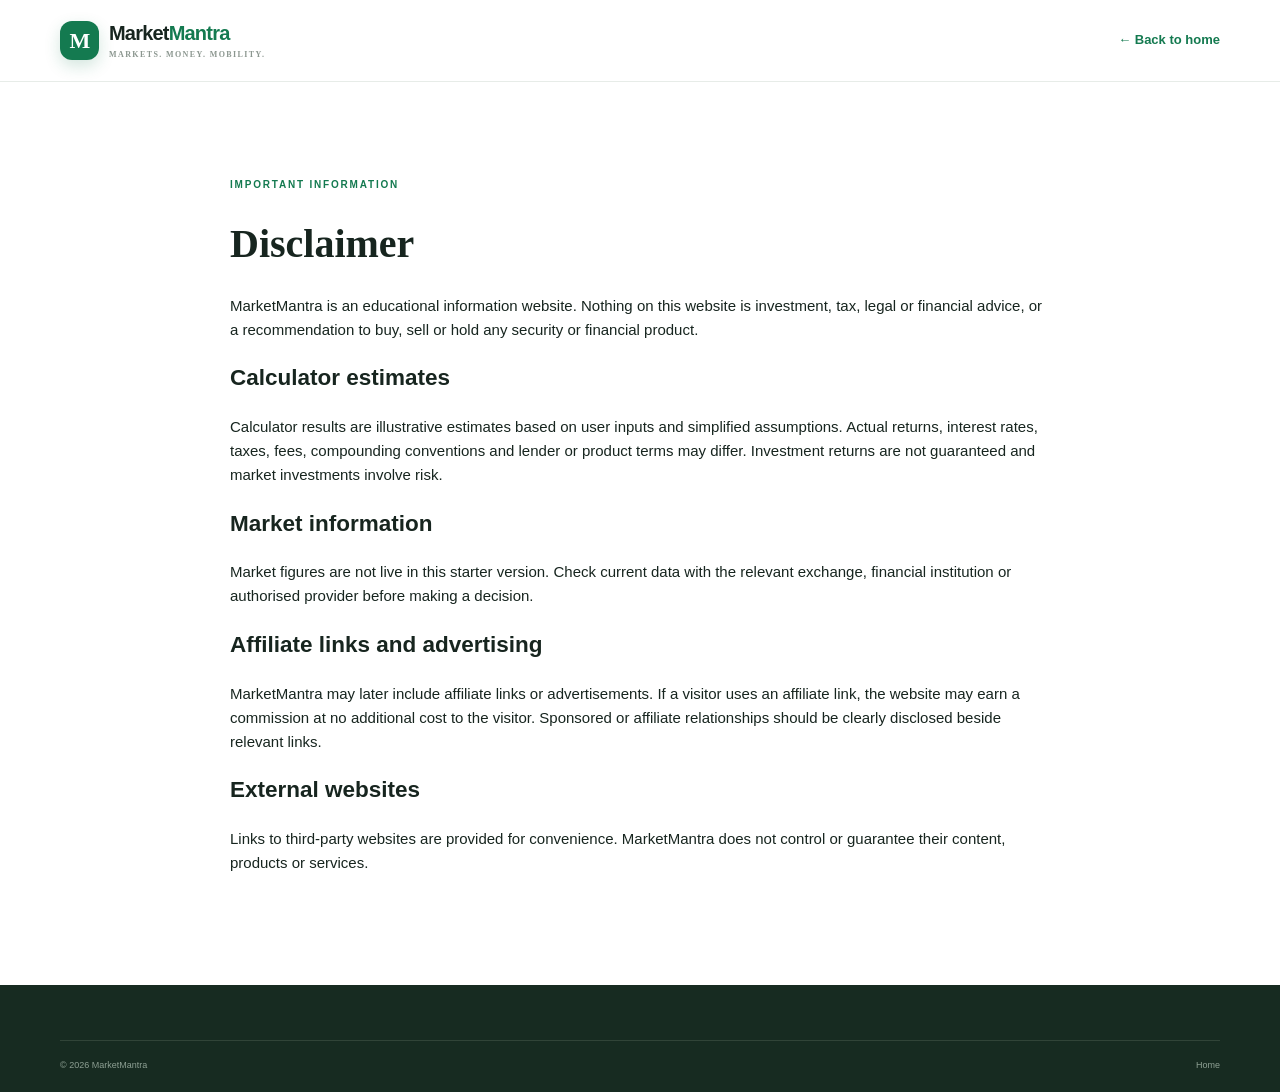
==== disclaimer.html @ 6c513619 "Add files via upload" ====
<!DOCTYPE html><html lang="en"><head><meta charset="UTF-8"><meta name="viewport" content="width=device-width,initial-scale=1"><title>Disclaimer — MarketMantra</title><link rel="stylesheet" href="style.css"></head><body><header class="site-header"><div class="container nav-wrap"><a class="brand" href="index.html"><span class="brand-mark">M</span><span>Market<span>Mantra</span><small>MARKETS. MONEY. MOBILITY.</small></span></a><a class="text-link" href="index.html">← Back to home</a></div></header><main class="section"><div class="container" style="max-width:820px"><div class="eyebrow">IMPORTANT INFORMATION</div><h1 style="font:800 40px Manrope">Disclaimer</h1><p>MarketMantra is an educational information website. Nothing on this website is investment, tax, legal or financial advice, or a recommendation to buy, sell or hold any security or financial product.</p><h2>Calculator estimates</h2><p>Calculator results are illustrative estimates based on user inputs and simplified assumptions. Actual returns, interest rates, taxes, fees, compounding conventions and lender or product terms may differ. Investment returns are not guaranteed and market investments involve risk.</p><h2>Market information</h2><p>Market figures are not live in this starter version. Check current data with the relevant exchange, financial institution or authorised provider before making a decision.</p><h2>Affiliate links and advertising</h2><p>MarketMantra may later include affiliate links or advertisements. If a visitor uses an affiliate link, the website may earn a commission at no additional cost to the visitor. Sponsored or affiliate relationships should be clearly disclosed beside relevant links.</p><h2>External websites</h2><p>Links to third-party websites are provided for convenience. MarketMantra does not control or guarantee their content, products or services.</p></div></main><footer class="site-footer"><div class="container footer-bottom"><span>© 2026 MarketMantra</span><a href="index.html">Home</a></div></footer></body></html>
---- style.css ----
/* MarketMantra — light theme */
:root{--ink:#17251f;--muted:#66736c;--green:#147a50;--green-dark:#0d6040;--mint:#eaf5ef;--gold:#d6a64a;--line:#e7ece8;--paper:#fff;--soft:#f7faf8;--shadow:0 18px 55px rgba(22,52,37,.09)}
*{box-sizing:border-box}html{scroll-behavior:smooth}body{margin:0;background:#fff;color:var(--ink);font-family:"DM Sans",sans-serif;font-size:15px;line-height:1.6}a{color:inherit;text-decoration:none}.container{width:min(1160px,calc(100% - 48px));margin:auto}.top-strip{background:#f5f8f6;border-bottom:1px solid #edf1ee;color:#758079;font-size:11px;letter-spacing:.06em}.top-inner{height:34px;display:flex;align-items:center;justify-content:space-between}.top-note{color:var(--green);font-weight:700}.site-header{height:82px;background:rgba(255,255,255,.94);border-bottom:1px solid var(--line);position:sticky;top:0;z-index:10;backdrop-filter:blur(12px)}.nav-wrap{height:100%;display:flex;align-items:center;justify-content:space-between}.brand{display:flex;align-items:center;gap:10px;font:800 20px Manrope,sans-serif;letter-spacing:-.8px}.brand>span:last-child{line-height:1.1}.brand>span:last-child>span{color:var(--green)}.brand small{display:block;color:#8b968f;font:700 8px "DM Sans";letter-spacing:1.4px;margin-top:6px}.brand-mark{width:39px;height:39px;display:grid;place-items:center;background:var(--green);color:white;border-radius:12px;font:800 22px Manrope;box-shadow:0 6px 16px #147a5030}.main-nav{display:flex;align-items:center;gap:34px;font-size:13px;font-weight:700;color:#56635b}.main-nav>a:not(.nav-cta):hover,.text-link:hover{color:var(--green)}.nav-cta{background:var(--green);color:#fff;padding:12px 17px;border-radius:7px}.nav-cta span{margin-left:10px}.menu-toggle{display:none;border:0;background:var(--mint);color:var(--green);font-size:22px;border-radius:8px;padding:5px 11px}.hero{background:linear-gradient(110deg,#f8fbf9 0%,#fff 57%,#f0f8f3 100%);overflow:hidden;position:relative}.hero-grid{min-height:590px;display:grid;grid-template-columns:1fr 1fr;align-items:center;gap:40px;padding-top:48px;padding-bottom:60px}.eyebrow{font-size:10px;letter-spacing:1.8px;font-weight:800;color:var(--green);display:flex;align-items:center;gap:9px}.eyebrow-dot{width:7px;height:7px;border-radius:50%;background:var(--gold);box-shadow:0 0 0 4px #d6a64a22}.hero h1{font:800 clamp(44px,5.3vw,69px)/1.08 Manrope,sans-serif;letter-spacing:-3.8px;margin:22px 0 20px}.hero h1 em,.section-heading h2 em,.newsletter-inner h2 em{color:var(--green);font-style:normal}.hero-lead{font-size:16px;color:#66736c;max-width:490px;line-height:1.85}.hero-actions{display:flex;align-items:center;gap:25px;margin-top:30px}.btn{display:inline-flex;align-items:center;gap:25px;padding:15px 19px;border-radius:7px;font-weight:700;font-size:13px}.btn-primary{background:var(--green);color:white;box-shadow:0 9px 20px #147a5026}.btn-primary:hover,.nav-cta:hover{background:var(--green-dark)}.text-link{font-size:13px;font-weight:800;color:var(--green)}.text-link span{margin-left:7px}.hero-proof{display:flex;align-items:center;gap:12px;margin-top:43px;color:#7b8780;font-size:11px}.proof-avatars{display:flex}.proof-avatars b{width:26px;height:26px;border-radius:50%;display:grid;place-items:center;margin-right:-5px;background:#e1efe6;border:2px solid white;color:var(--green);font-size:11px}.hero-visual{height:440px;position:relative;display:grid;place-items:center}.visual-orbit{position:absolute;border:1px solid #dcebe1;border-radius:50%;transform:rotate(-24deg)}.orbit-one{width:480px;height:300px}.orbit-two{width:390px;height:400px;transform:rotate(38deg)}.main-visual-card{position:relative;width:min(390px,85%);height:290px;background:#fff;border:1px solid #e7eee9;border-radius:16px;box-shadow:0 25px 70px #315d4320;padding:25px;z-index:2}.visual-card-top{display:flex;justify-content:space-between;color:#8a968f;font-size:9px;font-weight:800;letter-spacing:1.3px}.live-dot{width:8px;height:8px;border-radius:50%;background:#5eb788;box-shadow:0 0 0 5px #e9f5ed}.visual-big-number{font:800 47px Manrope;letter-spacing:-2px;margin-top:24px;color:var(--green)}.visual-big-number span:first-child{font-size:23px;color:var(--ink)}.visual-arrow{float:right;font-size:23px;color:#c7a04e}.visual-caption{font-size:12px;color:#8b968f;margin-top:-3px}.mini-chart{height:88px;display:flex;align-items:end;gap:9px;border-bottom:1px solid #e8eee9;margin-top:25px;padding:0 4px}.mini-chart span{flex:1;background:linear-gradient(180deg,#91c5a6,#e1f0e6);border-radius:4px 4px 0 0}.chart-labels{display:flex;justify-content:space-between;font-size:8px;color:#9aa49e;letter-spacing:1px;margin-top:9px}.float-chip{position:absolute;z-index:3;display:flex;align-items:center;gap:11px;padding:12px 16px;background:white;border:1px solid #edf1ee;border-radius:10px;box-shadow:var(--shadow)}.chip-one{top:55px;right:0}.chip-two{bottom:55px;left:-5px}.chip-icon{width:31px;height:31px;display:grid;place-items:center;border-radius:9px;background:#fbf2df;color:#b4842e;font-weight:800}.chip-icon.green{background:#e8f4ec;color:var(--green)}.float-chip b,.float-chip small{display:block}.float-chip b{font-size:11px}.float-chip small{font-size:9px;color:#89948d}.hero-spark{position:absolute;right:10%;bottom:18px;color:var(--gold);font-size:27px}.trust-row{border-top:1px solid var(--line);border-bottom:1px solid var(--line);background:white}.trust-inner{min-height:75px;display:flex;align-items:center;justify-content:space-between;gap:15px;color:#89948d;font-size:9px;letter-spacing:1.1px}.trust-inner>b{font-size:10px;color:#526158;letter-spacing:.7px}.trust-inner i{width:4px;height:4px;border-radius:50%;background:#d8b56d}.section{padding:95px 0}.section-heading{display:flex;justify-content:space-between;align-items:end;gap:40px;margin-bottom:38px}.section-heading h2,.newsletter-inner h2{font:800 clamp(29px,3.2vw,40px)/1.2 Manrope;letter-spacing:-1.7px;margin:10px 0 0}.section-heading>p{max-width:390px;color:var(--muted);font-size:13px;margin:0 0 4px;line-height:1.8}.market-section{background:#fbfcfb}.market-grid{display:grid;grid-template-columns:repeat(3,1fr);gap:18px}.market-card{padding:24px;background:white;border:1px solid var(--line);border-radius:10px;transition:.2s}.market-card:hover,.article-card:hover{transform:translateY(-3px);box-shadow:var(--shadow)}.market-card-top{display:flex;justify-content:space-between;align-items:center;color:#6e7a72;font-size:10px;font-weight:800;letter-spacing:1px}.market-symbol{width:30px;height:30px;border-radius:9px;background:#eaf5ef;color:var(--green);display:grid;place-items:center;font-weight:800}.market-symbol.orange{background:#fbf0e7;color:#bd7840}.market-symbol.blue{background:#edf3fa;color:#5485b5}.market-value{font:800 25px Manrope;margin:20px 0 17px}.market-value small{display:block;font:500 10px "DM Sans";color:#929d96;letter-spacing:0;margin-top:4px}.market-foot{border-top:1px solid #eff2ef;padding-top:15px;display:flex;align-items:center;justify-content:space-between}.neutral-pill{background:#f3f6f4;color:#839087;border-radius:20px;padding:5px 9px;font-size:9px}.market-arrow{color:var(--green)}.market-disclaimer{font-size:10px;color:#9aa39d;margin-top:17px}.calculator-section{background:white}.calculator-layout{display:grid;grid-template-columns:290px 1fr;gap:20px;align-items:stretch}.calc-tabs{display:flex;flex-direction:column;gap:9px}.calc-tab{display:flex;align-items:center;gap:12px;padding:17px 14px;text-align:left;border:1px solid var(--line);background:#fff;border-radius:9px;color:var(--ink);cursor:pointer;transition:.2s}.calc-tab.active{border-color:#a8cfb6;background:#f4faf6;box-shadow:inset 3px 0 var(--green)}.tab-icon{width:34px;height:34px;border-radius:9px;background:#edf6f0;color:var(--green);display:grid;place-items:center;font-size:17px}.calc-tab b,.calc-tab small{display:block}.calc-tab b{font-size:12px}.calc-tab small{font-size:10px;color:#87928b;margin-top:2px}.tab-chevron{margin-left:auto;color:#9aa49e;font-size:21px}.calc-panel{border:1px solid var(--line);border-radius:11px;padding:26px 29px;background:#fff;box-shadow:0 12px 35px #173a2610}.calc-panel-head{display:flex;justify-content:space-between;align-items:center;margin-bottom:25px}.panel-kicker{font-size:9px;letter-spacing:1.4px;color:var(--green);font-weight:800}.calc-panel h3{font:800 22px Manrope;margin:3px 0 0;letter-spacing:-.5px}.free-tag{font-size:9px;letter-spacing:.8px;color:var(--green);background:#eaf5ef;border-radius:20px;padding:6px 10px;font-weight:800}.field-grid{display:grid;grid-template-columns:repeat(3,1fr);gap:20px}.field{display:block;font-size:11px;color:#68756d;font-weight:700}.input-wrap{display:flex;align-items:center;gap:7px;border:1px solid #e2e9e4;border-radius:6px;padding:0 10px;height:43px;margin:8px 0 10px;color:#8c978f}.input-wrap input{border:0;outline:0;width:100%;min-width:0;color:var(--ink);font:700 14px "DM Sans";background:transparent}.input-wrap span{font-size:11px}.field input[type=range]{width:100%;accent-color:var(--green);cursor:pointer}.result-box{margin-top:26px;padding:20px 22px;background:#f3f8f4;border:1px solid #e5f0e8;border-radius:9px;display:flex;align-items:center;justify-content:space-between;gap:20px}.result-label{font-size:9px;letter-spacing:1.2px;font-weight:800;color:#738178;display:block}.result-box strong{display:block;font:800 30px Manrope;color:var(--green);letter-spacing:-1px;margin:4px 0}.result-box small{font-size:10px;color:#8b968f}.result-breakdown{min-width:190px;border-left:1px solid #dce9df;padding-left:22px}.result-breakdown div{display:flex;justify-content:space-between;gap:15px;font-size:10px;margin:6px 0;color:#77837b}.result-breakdown b{color:#26372e;font-size:11px}.calc-disclaimer{font-size:9px;color:#98a29b;margin:15px 0 0}.hidden{display:none!important}.learn-section{background:#f8faf8}.article-grid{display:grid;grid-template-columns:repeat(3,1fr);gap:18px}.article-card{background:white;border:1px solid var(--line);border-radius:10px;overflow:hidden;transition:.2s}.article-art{height:175px;position:relative;overflow:hidden;display:flex;align-items:center;justify-content:center}.art-invest{background:linear-gradient(135deg,#e5f2e9,#f6f8e9)}.art-label{position:absolute;left:17px;top:15px;font-size:8px;letter-spacing:1.2px;font-weight:800;color:#6f8b78}.art-coin{width:86px;height:86px;border:8px solid #d0e7d6;border-radius:50%;display:grid;place-items:center;background:#fff;color:var(--green);font:800 39px Manrope;box-shadow:0 12px 30px #4b8e5d20}.art-line{position:absolute;width:170px;height:80px;border-top:3px solid #91c3a0;transform:rotate(-19deg);right:-4px;bottom:16px;border-radius:50%}.art-budget{background:linear-gradient(135deg,#f9efe2,#fff8ed)}.budget-shapes{display:flex;align-items:end;gap:12px;height:90px}.budget-shapes i{width:36px;border-radius:8px 8px 2px 2px;background:#e7c18b}.budget-shapes i:nth-child(1){height:48px}.budget-shapes i:nth-child(2){height:75px;background:#d6a64a}.budget-shapes i:nth-child(3){height:60px;background:#eddbb8}.art-loan{background:linear-gradient(135deg,#e9eff8,#f4f6fb)}.loan-house{font-size:85px;color:#7796bb;transform:translateX(-20px)}.loan-circle{width:75px;height:75px;display:grid;place-items:center;border-radius:50%;background:#fff;color:#5681b0;font:800 25px Manrope;box-shadow:0 10px 20px #45668d20;transform:translate(-6px,20px)}.article-copy{padding:20px}.article-meta{font-size:8px;letter-spacing:1px;color:#91a097;font-weight:800}.article-copy h3{font:800 17px/1.35 Manrope;margin:9px 0}.article-copy p{font-size:11px;color:#7d8981;line-height:1.8;min-height:58px}.article-link{font-size:10px;color:var(--green);font-weight:800}.article-link span{margin-left:7px}.ad-section{padding:0 0 75px;background:#f8faf8}.ad-placeholder{height:110px;border:1px dashed #d8e1db;border-radius:8px;display:flex;flex-direction:column;align-items:center;justify-content:center;background:#fbfcfb;color:#9aa59e}.ad-placeholder span{font-size:8px;letter-spacing:1.5px;font-weight:800}.ad-placeholder p{font:700 14px Manrope;margin:3px}.ad-placeholder small{font-size:9px}.newsletter-section{background:#eaf4ed;padding:70px 0}.newsletter-inner{display:flex;justify-content:space-between;align-items:center;gap:40px}.newsletter-inner h2{font-size:32px}.newsletter-inner p{color:#718077;font-size:12px}.newsletter-form{width:min(440px,100%)}.newsletter-form label{font-size:10px;font-weight:800;color:#66766c}.newsletter-input{display:flex;background:#fff;border:1px solid #dce8df;border-radius:7px;padding:5px;margin-top:8px}.newsletter-input input{border:0;outline:0;padding:9px 10px;min-width:0;flex:1;font:12px "DM Sans"}.newsletter-input button{border:0;background:var(--green);color:white;border-radius:5px;padding:0 15px;font:700 11px "DM Sans";cursor:pointer}.newsletter-input button span{margin-left:8px}.newsletter-form small{display:block;color:#87958c;font-size:9px;margin-top:9px}.site-footer{background:#172b21;color:#e7efe9;padding:55px 0 20px}.footer-grid{display:grid;grid-template-columns:2fr 1fr 1fr 1.3fr;gap:45px;padding-bottom:42px}.footer-brand .brand{color:white}.footer-brand .brand small{color:#95a99b}.footer-brand p{max-width:250px;color:#a6b5aa;font-size:11px;line-height:1.8;margin-top:19px}.footer-grid>div:not(:first-child){display:flex;flex-direction:column;align-items:flex-start;gap:11px}.footer-grid>div>b{font-size:11px;margin-bottom:7px}.footer-grid a:not(.brand),.footer-muted{font-size:10px;color:#a9b9ad}.footer-grid a:hover{color:white}.footer-muted{line-height:1.7}.footer-bottom{border-top:1px solid #314438;padding-top:17px;display:flex;justify-content:space-between;color:#8ea094;font-size:9px}
@media(max-width:850px){.main-nav{gap:17px}.hero-grid{gap:10px}.hero h1{font-size:55px}.hero-visual{transform:scale(.9)}.trust-inner{flex-wrap:wrap;justify-content:center;padding:15px}.calculator-layout{grid-template-columns:1fr}.calc-tabs{display:grid;grid-template-columns:repeat(3,1fr)}.calc-tab{padding:12px 9px;gap:7px}.calc-tab small{display:none}.tab-chevron{display:none}.field-grid{gap:12px}.footer-grid{gap:25px}}
@media(max-width:620px){.container{width:min(100% - 32px,500px)}.top-inner{font-size:9px}.top-note{display:none}.site-header{height:70px}.menu-toggle{display:block}.main-nav{display:none;position:absolute;top:69px;left:0;right:0;background:white;border-bottom:1px solid var(--line);padding:18px 24px 22px;flex-direction:column;align-items:stretch;gap:17px}.main-nav.open{display:flex}.nav-cta{text-align:center}.hero-grid{grid-template-columns:1fr;padding-top:55px;padding-bottom:20px}.hero h1{font-size:49px;letter-spacing:-2.8px}.hero-lead{font-size:14px}.hero-actions{gap:15px;flex-wrap:wrap}.hero-proof{margin-top:25px}.hero-visual{height:350px;transform:none;margin-top:5px}.main-visual-card{width:78%;height:260px;padding:19px}.visual-big-number{font-size:40px;margin-top:17px}.mini-chart{margin-top:16px;height:72px}.orbit-one{width:340px;height:240px}.orbit-two{width:300px;height:310px}.chip-one{right:-2px;top:25px}.chip-two{left:-3px;bottom:28px}.trust-inner{gap:10px 15px}.trust-inner>span{width:100%;text-align:center}.trust-inner>b{font-size:8px}.trust-inner i{display:none}.section{padding:65px 0}.section-heading{display:block;margin-bottom:25px}.section-heading>p{margin-top:13px}.market-grid,.article-grid{grid-template-columns:1fr}.market-card{padding:19px}.calculator-layout{gap:12px}.calc-tabs{gap:5px}.calc-tab{flex-direction:column;align-items:flex-start;padding:10px 8px}.calc-tab b{font-size:9px}.tab-icon{width:28px;height:28px}.calc-panel{padding:19px 15px}.field-grid{grid-template-columns:1fr;gap:13px}.field input[type=range]{margin-top:0}.result-box{align-items:flex-start;flex-direction:column;padding:17px}.result-breakdown{width:100%;border-left:0;border-top:1px solid #dce9df;padding:10px 0 0}.newsletter-inner{display:block}.newsletter-form{margin-top:25px}.footer-grid{grid-template-columns:1fr 1fr;gap:30px 20px}.footer-brand{grid-column:1/-1}.footer-bottom{gap:10px;flex-direction:column}.section-heading h2{font-size:32px}}
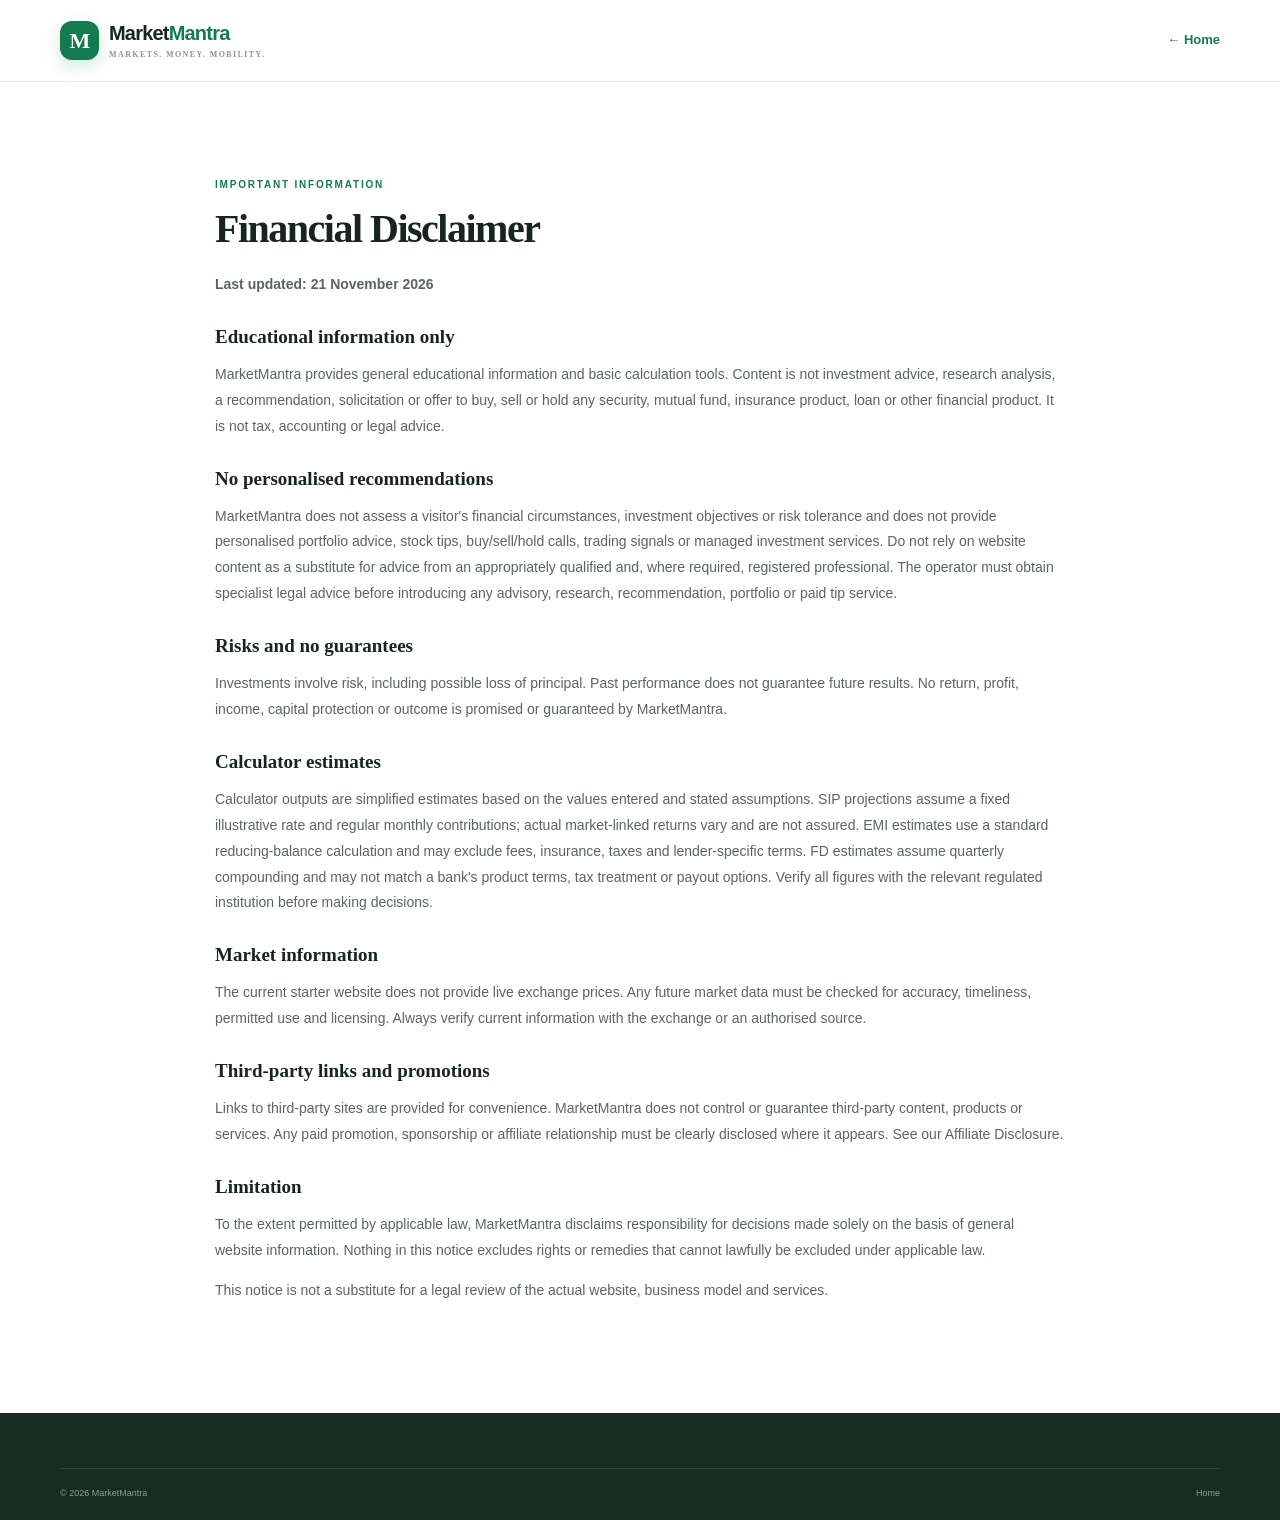
==== commit 180d1d1d: "Add files via upload" ====
--- a/disclaimer.html
+++ b/disclaimer.html
@@ -1 +1,13 @@
-<!DOCTYPE html><html lang="en"><head><meta charset="UTF-8"><meta name="viewport" content="width=device-width,initial-scale=1"><title>Disclaimer — MarketMantra</title><link rel="stylesheet" href="style.css"></head><body><header class="site-header"><div class="container nav-wrap"><a class="brand" href="index.html"><span class="brand-mark">M</span><span>Market<span>Mantra</span><small>MARKETS. MONEY. MOBILITY.</small></span></a><a class="text-link" href="index.html">← Back to home</a></div></header><main class="section"><div class="container" style="max-width:820px"><div class="eyebrow">IMPORTANT INFORMATION</div><h1 style="font:800 40px Manrope">Disclaimer</h1><p>MarketMantra is an educational information website. Nothing on this website is investment, tax, legal or financial advice, or a recommendation to buy, sell or hold any security or financial product.</p><h2>Calculator estimates</h2><p>Calculator results are illustrative estimates based on user inputs and simplified assumptions. Actual returns, interest rates, taxes, fees, compounding conventions and lender or product terms may differ. Investment returns are not guaranteed and market investments involve risk.</p><h2>Market information</h2><p>Market figures are not live in this starter version. Check current data with the relevant exchange, financial institution or authorised provider before making a decision.</p><h2>Affiliate links and advertising</h2><p>MarketMantra may later include affiliate links or advertisements. If a visitor uses an affiliate link, the website may earn a commission at no additional cost to the visitor. Sponsored or affiliate relationships should be clearly disclosed beside relevant links.</p><h2>External websites</h2><p>Links to third-party websites are provided for convenience. MarketMantra does not control or guarantee their content, products or services.</p></div></main><footer class="site-footer"><div class="container footer-bottom"><span>© 2026 MarketMantra</span><a href="index.html">Home</a></div></footer></body></html>+<!DOCTYPE html>
+<html lang="en"><head><meta charset="UTF-8"><meta name="viewport" content="width=device-width,initial-scale=1"><title>Financial Disclaimer — MarketMantra</title><link rel="stylesheet" href="style.css"></head>
+<body><header class="site-header"><div class="container nav-wrap"><a class="brand" href="index.html"><span class="brand-mark">M</span><span>Market<span>Mantra</span><small>MARKETS. MONEY. MOBILITY.</small></span></a><a class="text-link" href="index.html">← Home</a></div></header>
+<main class="section"><div class="container legal-copy"><div class="eyebrow">IMPORTANT INFORMATION</div><h1>Financial Disclaimer</h1><p><strong>Last updated: 21 November 2026</strong></p>
+<h2>Educational information only</h2><p>MarketMantra provides general educational information and basic calculation tools. Content is not investment advice, research analysis, a recommendation, solicitation or offer to buy, sell or hold any security, mutual fund, insurance product, loan or other financial product. It is not tax, accounting or legal advice.</p>
+<h2>No personalised recommendations</h2><p>MarketMantra does not assess a visitor's financial circumstances, investment objectives or risk tolerance and does not provide personalised portfolio advice, stock tips, buy/sell/hold calls, trading signals or managed investment services. Do not rely on website content as a substitute for advice from an appropriately qualified and, where required, registered professional. The operator must obtain specialist legal advice before introducing any advisory, research, recommendation, portfolio or paid tip service.</p>
+<h2>Risks and no guarantees</h2><p>Investments involve risk, including possible loss of principal. Past performance does not guarantee future results. No return, profit, income, capital protection or outcome is promised or guaranteed by MarketMantra.</p>
+<h2>Calculator estimates</h2><p>Calculator outputs are simplified estimates based on the values entered and stated assumptions. SIP projections assume a fixed illustrative rate and regular monthly contributions; actual market-linked returns vary and are not assured. EMI estimates use a standard reducing-balance calculation and may exclude fees, insurance, taxes and lender-specific terms. FD estimates assume quarterly compounding and may not match a bank's product terms, tax treatment or payout options. Verify all figures with the relevant regulated institution before making decisions.</p>
+<h2>Market information</h2><p>The current starter website does not provide live exchange prices. Any future market data must be checked for accuracy, timeliness, permitted use and licensing. Always verify current information with the exchange or an authorised source.</p>
+<h2>Third-party links and promotions</h2><p>Links to third-party sites are provided for convenience. MarketMantra does not control or guarantee third-party content, products or services. Any paid promotion, sponsorship or affiliate relationship must be clearly disclosed where it appears. See our Affiliate Disclosure.</p>
+<h2>Limitation</h2><p>To the extent permitted by applicable law, MarketMantra disclaims responsibility for decisions made solely on the basis of general website information. Nothing in this notice excludes rights or remedies that cannot lawfully be excluded under applicable law.</p>
+<p>This notice is not a substitute for a legal review of the actual website, business model and services.</p></div></main>
+<footer class="site-footer"><div class="container footer-bottom"><span>© 2026 MarketMantra</span><a href="index.html">Home</a></div></footer></body></html>
--- a/style.css
+++ b/style.css
@@ -3,3 +3,7 @@
 *{box-sizing:border-box}html{scroll-behavior:smooth}body{margin:0;background:#fff;color:var(--ink);font-family:"DM Sans",sans-serif;font-size:15px;line-height:1.6}a{color:inherit;text-decoration:none}.container{width:min(1160px,calc(100% - 48px));margin:auto}.top-strip{background:#f5f8f6;border-bottom:1px solid #edf1ee;color:#758079;font-size:11px;letter-spacing:.06em}.top-inner{height:34px;display:flex;align-items:center;justify-content:space-between}.top-note{color:var(--green);font-weight:700}.site-header{height:82px;background:rgba(255,255,255,.94);border-bottom:1px solid var(--line);position:sticky;top:0;z-index:10;backdrop-filter:blur(12px)}.nav-wrap{height:100%;display:flex;align-items:center;justify-content:space-between}.brand{display:flex;align-items:center;gap:10px;font:800 20px Manrope,sans-serif;letter-spacing:-.8px}.brand>span:last-child{line-height:1.1}.brand>span:last-child>span{color:var(--green)}.brand small{display:block;color:#8b968f;font:700 8px "DM Sans";letter-spacing:1.4px;margin-top:6px}.brand-mark{width:39px;height:39px;display:grid;place-items:center;background:var(--green);color:white;border-radius:12px;font:800 22px Manrope;box-shadow:0 6px 16px #147a5030}.main-nav{display:flex;align-items:center;gap:34px;font-size:13px;font-weight:700;color:#56635b}.main-nav>a:not(.nav-cta):hover,.text-link:hover{color:var(--green)}.nav-cta{background:var(--green);color:#fff;padding:12px 17px;border-radius:7px}.nav-cta span{margin-left:10px}.menu-toggle{display:none;border:0;background:var(--mint);color:var(--green);font-size:22px;border-radius:8px;padding:5px 11px}.hero{background:linear-gradient(110deg,#f8fbf9 0%,#fff 57%,#f0f8f3 100%);overflow:hidden;position:relative}.hero-grid{min-height:590px;display:grid;grid-template-columns:1fr 1fr;align-items:center;gap:40px;padding-top:48px;padding-bottom:60px}.eyebrow{font-size:10px;letter-spacing:1.8px;font-weight:800;color:var(--green);display:flex;align-items:center;gap:9px}.eyebrow-dot{width:7px;height:7px;border-radius:50%;background:var(--gold);box-shadow:0 0 0 4px #d6a64a22}.hero h1{font:800 clamp(44px,5.3vw,69px)/1.08 Manrope,sans-serif;letter-spacing:-3.8px;margin:22px 0 20px}.hero h1 em,.section-heading h2 em,.newsletter-inner h2 em{color:var(--green);font-style:normal}.hero-lead{font-size:16px;color:#66736c;max-width:490px;line-height:1.85}.hero-actions{display:flex;align-items:center;gap:25px;margin-top:30px}.btn{display:inline-flex;align-items:center;gap:25px;padding:15px 19px;border-radius:7px;font-weight:700;font-size:13px}.btn-primary{background:var(--green);color:white;box-shadow:0 9px 20px #147a5026}.btn-primary:hover,.nav-cta:hover{background:var(--green-dark)}.text-link{font-size:13px;font-weight:800;color:var(--green)}.text-link span{margin-left:7px}.hero-proof{display:flex;align-items:center;gap:12px;margin-top:43px;color:#7b8780;font-size:11px}.proof-avatars{display:flex}.proof-avatars b{width:26px;height:26px;border-radius:50%;display:grid;place-items:center;margin-right:-5px;background:#e1efe6;border:2px solid white;color:var(--green);font-size:11px}.hero-visual{height:440px;position:relative;display:grid;place-items:center}.visual-orbit{position:absolute;border:1px solid #dcebe1;border-radius:50%;transform:rotate(-24deg)}.orbit-one{width:480px;height:300px}.orbit-two{width:390px;height:400px;transform:rotate(38deg)}.main-visual-card{position:relative;width:min(390px,85%);height:290px;background:#fff;border:1px solid #e7eee9;border-radius:16px;box-shadow:0 25px 70px #315d4320;padding:25px;z-index:2}.visual-card-top{display:flex;justify-content:space-between;color:#8a968f;font-size:9px;font-weight:800;letter-spacing:1.3px}.live-dot{width:8px;height:8px;border-radius:50%;background:#5eb788;box-shadow:0 0 0 5px #e9f5ed}.visual-big-number{font:800 47px Manrope;letter-spacing:-2px;margin-top:24px;color:var(--green)}.visual-big-number span:first-child{font-size:23px;color:var(--ink)}.visual-arrow{float:right;font-size:23px;color:#c7a04e}.visual-caption{font-size:12px;color:#8b968f;margin-top:-3px}.mini-chart{height:88px;display:flex;align-items:end;gap:9px;border-bottom:1px solid #e8eee9;margin-top:25px;padding:0 4px}.mini-chart span{flex:1;background:linear-gradient(180deg,#91c5a6,#e1f0e6);border-radius:4px 4px 0 0}.chart-labels{display:flex;justify-content:space-between;font-size:8px;color:#9aa49e;letter-spacing:1px;margin-top:9px}.float-chip{position:absolute;z-index:3;display:flex;align-items:center;gap:11px;padding:12px 16px;background:white;border:1px solid #edf1ee;border-radius:10px;box-shadow:var(--shadow)}.chip-one{top:55px;right:0}.chip-two{bottom:55px;left:-5px}.chip-icon{width:31px;height:31px;display:grid;place-items:center;border-radius:9px;background:#fbf2df;color:#b4842e;font-weight:800}.chip-icon.green{background:#e8f4ec;color:var(--green)}.float-chip b,.float-chip small{display:block}.float-chip b{font-size:11px}.float-chip small{font-size:9px;color:#89948d}.hero-spark{position:absolute;right:10%;bottom:18px;color:var(--gold);font-size:27px}.trust-row{border-top:1px solid var(--line);border-bottom:1px solid var(--line);background:white}.trust-inner{min-height:75px;display:flex;align-items:center;justify-content:space-between;gap:15px;color:#89948d;font-size:9px;letter-spacing:1.1px}.trust-inner>b{font-size:10px;color:#526158;letter-spacing:.7px}.trust-inner i{width:4px;height:4px;border-radius:50%;background:#d8b56d}.section{padding:95px 0}.section-heading{display:flex;justify-content:space-between;align-items:end;gap:40px;margin-bottom:38px}.section-heading h2,.newsletter-inner h2{font:800 clamp(29px,3.2vw,40px)/1.2 Manrope;letter-spacing:-1.7px;margin:10px 0 0}.section-heading>p{max-width:390px;color:var(--muted);font-size:13px;margin:0 0 4px;line-height:1.8}.market-section{background:#fbfcfb}.market-grid{display:grid;grid-template-columns:repeat(3,1fr);gap:18px}.market-card{padding:24px;background:white;border:1px solid var(--line);border-radius:10px;transition:.2s}.market-card:hover,.article-card:hover{transform:translateY(-3px);box-shadow:var(--shadow)}.market-card-top{display:flex;justify-content:space-between;align-items:center;color:#6e7a72;font-size:10px;font-weight:800;letter-spacing:1px}.market-symbol{width:30px;height:30px;border-radius:9px;background:#eaf5ef;color:var(--green);display:grid;place-items:center;font-weight:800}.market-symbol.orange{background:#fbf0e7;color:#bd7840}.market-symbol.blue{background:#edf3fa;color:#5485b5}.market-value{font:800 25px Manrope;margin:20px 0 17px}.market-value small{display:block;font:500 10px "DM Sans";color:#929d96;letter-spacing:0;margin-top:4px}.market-foot{border-top:1px solid #eff2ef;padding-top:15px;display:flex;align-items:center;justify-content:space-between}.neutral-pill{background:#f3f6f4;color:#839087;border-radius:20px;padding:5px 9px;font-size:9px}.market-arrow{color:var(--green)}.market-disclaimer{font-size:10px;color:#9aa39d;margin-top:17px}.calculator-section{background:white}.calculator-layout{display:grid;grid-template-columns:290px 1fr;gap:20px;align-items:stretch}.calc-tabs{display:flex;flex-direction:column;gap:9px}.calc-tab{display:flex;align-items:center;gap:12px;padding:17px 14px;text-align:left;border:1px solid var(--line);background:#fff;border-radius:9px;color:var(--ink);cursor:pointer;transition:.2s}.calc-tab.active{border-color:#a8cfb6;background:#f4faf6;box-shadow:inset 3px 0 var(--green)}.tab-icon{width:34px;height:34px;border-radius:9px;background:#edf6f0;color:var(--green);display:grid;place-items:center;font-size:17px}.calc-tab b,.calc-tab small{display:block}.calc-tab b{font-size:12px}.calc-tab small{font-size:10px;color:#87928b;margin-top:2px}.tab-chevron{margin-left:auto;color:#9aa49e;font-size:21px}.calc-panel{border:1px solid var(--line);border-radius:11px;padding:26px 29px;background:#fff;box-shadow:0 12px 35px #173a2610}.calc-panel-head{display:flex;justify-content:space-between;align-items:center;margin-bottom:25px}.panel-kicker{font-size:9px;letter-spacing:1.4px;color:var(--green);font-weight:800}.calc-panel h3{font:800 22px Manrope;margin:3px 0 0;letter-spacing:-.5px}.free-tag{font-size:9px;letter-spacing:.8px;color:var(--green);background:#eaf5ef;border-radius:20px;padding:6px 10px;font-weight:800}.field-grid{display:grid;grid-template-columns:repeat(3,1fr);gap:20px}.field{display:block;font-size:11px;color:#68756d;font-weight:700}.input-wrap{display:flex;align-items:center;gap:7px;border:1px solid #e2e9e4;border-radius:6px;padding:0 10px;height:43px;margin:8px 0 10px;color:#8c978f}.input-wrap input{border:0;outline:0;width:100%;min-width:0;color:var(--ink);font:700 14px "DM Sans";background:transparent}.input-wrap span{font-size:11px}.field input[type=range]{width:100%;accent-color:var(--green);cursor:pointer}.result-box{margin-top:26px;padding:20px 22px;background:#f3f8f4;border:1px solid #e5f0e8;border-radius:9px;display:flex;align-items:center;justify-content:space-between;gap:20px}.result-label{font-size:9px;letter-spacing:1.2px;font-weight:800;color:#738178;display:block}.result-box strong{display:block;font:800 30px Manrope;color:var(--green);letter-spacing:-1px;margin:4px 0}.result-box small{font-size:10px;color:#8b968f}.result-breakdown{min-width:190px;border-left:1px solid #dce9df;padding-left:22px}.result-breakdown div{display:flex;justify-content:space-between;gap:15px;font-size:10px;margin:6px 0;color:#77837b}.result-breakdown b{color:#26372e;font-size:11px}.calc-disclaimer{font-size:9px;color:#98a29b;margin:15px 0 0}.hidden{display:none!important}.learn-section{background:#f8faf8}.article-grid{display:grid;grid-template-columns:repeat(3,1fr);gap:18px}.article-card{background:white;border:1px solid var(--line);border-radius:10px;overflow:hidden;transition:.2s}.article-art{height:175px;position:relative;overflow:hidden;display:flex;align-items:center;justify-content:center}.art-invest{background:linear-gradient(135deg,#e5f2e9,#f6f8e9)}.art-label{position:absolute;left:17px;top:15px;font-size:8px;letter-spacing:1.2px;font-weight:800;color:#6f8b78}.art-coin{width:86px;height:86px;border:8px solid #d0e7d6;border-radius:50%;display:grid;place-items:center;background:#fff;color:var(--green);font:800 39px Manrope;box-shadow:0 12px 30px #4b8e5d20}.art-line{position:absolute;width:170px;height:80px;border-top:3px solid #91c3a0;transform:rotate(-19deg);right:-4px;bottom:16px;border-radius:50%}.art-budget{background:linear-gradient(135deg,#f9efe2,#fff8ed)}.budget-shapes{display:flex;align-items:end;gap:12px;height:90px}.budget-shapes i{width:36px;border-radius:8px 8px 2px 2px;background:#e7c18b}.budget-shapes i:nth-child(1){height:48px}.budget-shapes i:nth-child(2){height:75px;background:#d6a64a}.budget-shapes i:nth-child(3){height:60px;background:#eddbb8}.art-loan{background:linear-gradient(135deg,#e9eff8,#f4f6fb)}.loan-house{font-size:85px;color:#7796bb;transform:translateX(-20px)}.loan-circle{width:75px;height:75px;display:grid;place-items:center;border-radius:50%;background:#fff;color:#5681b0;font:800 25px Manrope;box-shadow:0 10px 20px #45668d20;transform:translate(-6px,20px)}.article-copy{padding:20px}.article-meta{font-size:8px;letter-spacing:1px;color:#91a097;font-weight:800}.article-copy h3{font:800 17px/1.35 Manrope;margin:9px 0}.article-copy p{font-size:11px;color:#7d8981;line-height:1.8;min-height:58px}.article-link{font-size:10px;color:var(--green);font-weight:800}.article-link span{margin-left:7px}.ad-section{padding:0 0 75px;background:#f8faf8}.ad-placeholder{height:110px;border:1px dashed #d8e1db;border-radius:8px;display:flex;flex-direction:column;align-items:center;justify-content:center;background:#fbfcfb;color:#9aa59e}.ad-placeholder span{font-size:8px;letter-spacing:1.5px;font-weight:800}.ad-placeholder p{font:700 14px Manrope;margin:3px}.ad-placeholder small{font-size:9px}.newsletter-section{background:#eaf4ed;padding:70px 0}.newsletter-inner{display:flex;justify-content:space-between;align-items:center;gap:40px}.newsletter-inner h2{font-size:32px}.newsletter-inner p{color:#718077;font-size:12px}.newsletter-form{width:min(440px,100%)}.newsletter-form label{font-size:10px;font-weight:800;color:#66766c}.newsletter-input{display:flex;background:#fff;border:1px solid #dce8df;border-radius:7px;padding:5px;margin-top:8px}.newsletter-input input{border:0;outline:0;padding:9px 10px;min-width:0;flex:1;font:12px "DM Sans"}.newsletter-input button{border:0;background:var(--green);color:white;border-radius:5px;padding:0 15px;font:700 11px "DM Sans";cursor:pointer}.newsletter-input button span{margin-left:8px}.newsletter-form small{display:block;color:#87958c;font-size:9px;margin-top:9px}.site-footer{background:#172b21;color:#e7efe9;padding:55px 0 20px}.footer-grid{display:grid;grid-template-columns:2fr 1fr 1fr 1.3fr;gap:45px;padding-bottom:42px}.footer-brand .brand{color:white}.footer-brand .brand small{color:#95a99b}.footer-brand p{max-width:250px;color:#a6b5aa;font-size:11px;line-height:1.8;margin-top:19px}.footer-grid>div:not(:first-child){display:flex;flex-direction:column;align-items:flex-start;gap:11px}.footer-grid>div>b{font-size:11px;margin-bottom:7px}.footer-grid a:not(.brand),.footer-muted{font-size:10px;color:#a9b9ad}.footer-grid a:hover{color:white}.footer-muted{line-height:1.7}.footer-bottom{border-top:1px solid #314438;padding-top:17px;display:flex;justify-content:space-between;color:#8ea094;font-size:9px}
 @media(max-width:850px){.main-nav{gap:17px}.hero-grid{gap:10px}.hero h1{font-size:55px}.hero-visual{transform:scale(.9)}.trust-inner{flex-wrap:wrap;justify-content:center;padding:15px}.calculator-layout{grid-template-columns:1fr}.calc-tabs{display:grid;grid-template-columns:repeat(3,1fr)}.calc-tab{padding:12px 9px;gap:7px}.calc-tab small{display:none}.tab-chevron{display:none}.field-grid{gap:12px}.footer-grid{gap:25px}}
 @media(max-width:620px){.container{width:min(100% - 32px,500px)}.top-inner{font-size:9px}.top-note{display:none}.site-header{height:70px}.menu-toggle{display:block}.main-nav{display:none;position:absolute;top:69px;left:0;right:0;background:white;border-bottom:1px solid var(--line);padding:18px 24px 22px;flex-direction:column;align-items:stretch;gap:17px}.main-nav.open{display:flex}.nav-cta{text-align:center}.hero-grid{grid-template-columns:1fr;padding-top:55px;padding-bottom:20px}.hero h1{font-size:49px;letter-spacing:-2.8px}.hero-lead{font-size:14px}.hero-actions{gap:15px;flex-wrap:wrap}.hero-proof{margin-top:25px}.hero-visual{height:350px;transform:none;margin-top:5px}.main-visual-card{width:78%;height:260px;padding:19px}.visual-big-number{font-size:40px;margin-top:17px}.mini-chart{margin-top:16px;height:72px}.orbit-one{width:340px;height:240px}.orbit-two{width:300px;height:310px}.chip-one{right:-2px;top:25px}.chip-two{left:-3px;bottom:28px}.trust-inner{gap:10px 15px}.trust-inner>span{width:100%;text-align:center}.trust-inner>b{font-size:8px}.trust-inner i{display:none}.section{padding:65px 0}.section-heading{display:block;margin-bottom:25px}.section-heading>p{margin-top:13px}.market-grid,.article-grid{grid-template-columns:1fr}.market-card{padding:19px}.calculator-layout{gap:12px}.calc-tabs{gap:5px}.calc-tab{flex-direction:column;align-items:flex-start;padding:10px 8px}.calc-tab b{font-size:9px}.tab-icon{width:28px;height:28px}.calc-panel{padding:19px 15px}.field-grid{grid-template-columns:1fr;gap:13px}.field input[type=range]{margin-top:0}.result-box{align-items:flex-start;flex-direction:column;padding:17px}.result-breakdown{width:100%;border-left:0;border-top:1px solid #dce9df;padding:10px 0 0}.newsletter-inner{display:block}.newsletter-form{margin-top:25px}.footer-grid{grid-template-columns:1fr 1fr;gap:30px 20px}.footer-brand{grid-column:1/-1}.footer-bottom{gap:10px;flex-direction:column}.section-heading h2{font-size:32px}}
+
+.site-notice{margin:0 0 12px;padding:10px 13px;border:1px solid #e6d7ae;background:#fffaf0;color:#67532b;border-radius:7px;font-size:11px;line-height:1.55;text-align:center}
+
+.legal-copy{max-width:850px!important;color:#58665d}.legal-copy h1{font:800 40px Manrope;color:#17251f;letter-spacing:-1.5px;margin:12px 0 20px}.legal-copy h2{font:800 19px Manrope;color:#17251f;margin:28px 0 8px}.legal-copy p{font-size:14px;line-height:1.85}.legal-copy .eyebrow{margin-bottom:8px}
